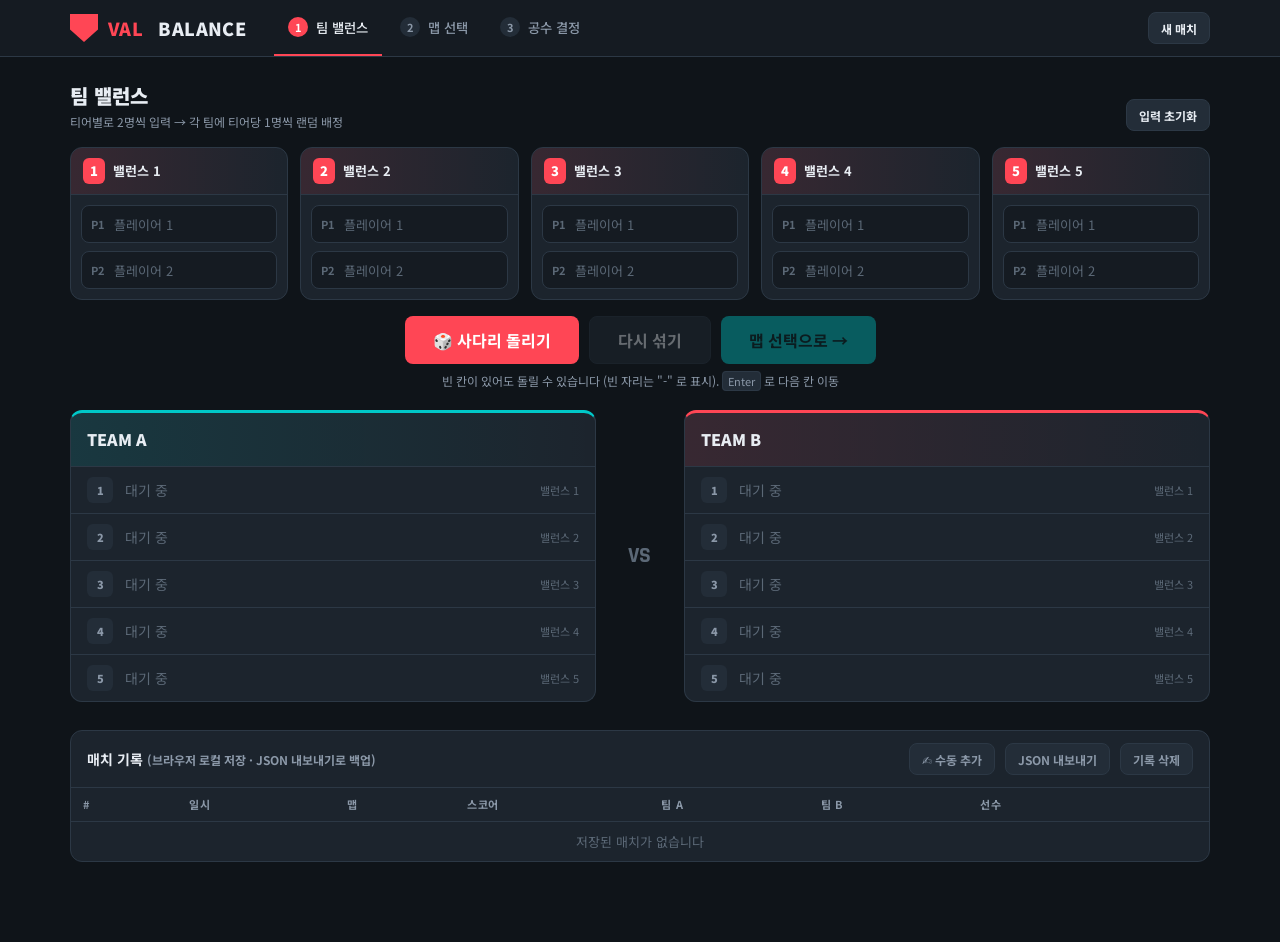
==== frontend/index.html @ ecedfc6f "refactor: 루트를 frontend/backend/docs/legacy 로 재배치 (FSD 구조) - frontend/: app(조립·설정) / features(기능별 js+" ====
<!DOCTYPE html>
<html lang="ko">
<head>
<meta charset="UTF-8">
<meta name="viewport" content="width=device-width, initial-scale=1.0">
<title>VAL Balance — 팀 밸런스 사다리</title>
<link rel="preconnect" href="https://fonts.googleapis.com">
<link href="https://fonts.googleapis.com/css2?family=Noto+Sans+KR:wght@400;500;700;900&family=Rajdhani:wght@600;700&display=swap" rel="stylesheet">
<link rel="stylesheet" href="styles/base.css">
<link rel="stylesheet" href="styles/layout.css">
<link rel="stylesheet" href="styles/components.css">
<link rel="stylesheet" href="features/teams/teams.css">
<link rel="stylesheet" href="features/maps/maps.css">
<link rel="stylesheet" href="features/sides/sides.css">
<link rel="stylesheet" href="features/summary/summary.css">
<link rel="stylesheet" href="features/history/history.css">
</head>
<body>

<header>
  <div class="hwrap">
    <div class="logo"><span class="mark"></span><span class="v">VAL</span>&nbsp;BALANCE</div>
    <nav id="nav">
      <button class="tab active" data-step="1" data-feature="teams"><span class="n"><span>1</span></span><span class="lbl">팀 밸런스</span></button>
      <button class="tab" data-step="2" data-feature="maps"><span class="n"><span>2</span></span><span class="lbl">맵 선택</span></button>
      <button class="tab" data-step="3" data-feature="sides"><span class="n"><span>3</span></span><span class="lbl">공수 결정</span></button>
    </nav>
    <div class="hright">
      <button class="btn ghost sm" id="btnReset">새 매치</button>
    </div>
  </div>
</header>

<main>
  <!-- ================= STEP 1: 팀 밸런스 ================= -->
  <section class="step show" id="step1" data-feature="teams">
    <div class="sec-head">
      <h2>팀 밸런스 <small>티어별로 2명씩 입력 → 각 팀에 티어당 1명씩 랜덤 배정</small></h2>
      <div class="btn-row">
        <button class="btn ghost sm" id="btnClearPlayers">입력 초기화</button>
      </div>
    </div>

    <div class="tier-grid" id="tierGrid"></div>

    <div class="btn-row" style="margin-top:16px;justify-content:center">
      <button class="btn primary lg" id="btnShuffle">🎲 사다리 돌리기</button>
      <button class="btn ghost lg" id="btnReshuffle" disabled>다시 섞기</button>
      <button class="btn teal lg" id="btnToMap" disabled>맵 선택으로 →</button>
    </div>
    <p class="hint" style="text-align:center;margin-top:8px">빈 칸이 있어도 돌릴 수 있습니다 (빈 자리는 "-" 로 표시). <span class="kbd">Enter</span> 로 다음 칸 이동</p>

    <div class="team-wrap">
      <div class="team a" id="teamA">
        <div class="th"><input id="nameA" value="TEAM A" maxlength="16"><span class="side-tag" id="tagA"></span></div>
        <ul id="listA"></ul>
        <div class="ladder" id="ladderA"></div>
      </div>
      <div class="vs rj" id="vs">VS</div>
      <div class="team b" id="teamB">
        <div class="th"><input id="nameB" value="TEAM B" maxlength="16"><span class="side-tag" id="tagB"></span></div>
        <ul id="listB"></ul>
        <div class="ladder" id="ladderB"></div>
      </div>
    </div>
  </section>

  <!-- ================= STEP 2: 맵 선택 ================= -->
  <section class="step" id="step2" data-feature="maps">
    <div class="sec-head">
      <h2>맵 선택 <small>맵 풀에서 랜덤 선택. 마음에 안 들면 다시 돌리고, 확정하면 공수 결정으로 넘어갑니다</small></h2>
    </div>
    <div class="map-layout">
      <div>
        <div class="map-stage" id="mapStage">
          <div class="grid-bg"></div>
          <span class="lock">LOCKED</span>
          <div class="lbl">Random Map</div>
          <div class="mname rj" id="mapName">?</div>
          <div class="mko" id="mapKo">맵 풀에서 랜덤으로 뽑습니다</div>
        </div>
        <div class="btn-row" style="margin-top:14px;justify-content:center">
          <button class="btn primary lg" id="btnRollMap">🗺️ 맵 돌리기</button>
          <button class="btn ghost lg" id="btnRerollMap" disabled>다시 돌리기</button>
          <button class="btn teal lg" id="btnLockMap" disabled>맵 확정 → 공수 결정</button>
        </div>
      </div>
      <div class="card">
        <div class="ch"><h3>맵 풀 <span class="hint" id="poolCount"></span></h3>
          <div class="btn-row"><button class="btn ghost sm" id="poolAll">전체</button><button class="btn ghost sm" id="poolActive">현 로테</button></div>
        </div>
        <div class="cb"><div class="pool" id="pool"></div></div>
      </div>
    </div>
  </section>

  <!-- ================= STEP 3: 공수 결정 ================= -->
  <section class="step" id="step3" data-feature="sides">
    <div class="sec-head">
      <h2>공수 결정 <small id="sideSub">코인을 던져 첫 라운드 공격/수비를 랜덤으로 정합니다</small></h2>
    </div>
    <div class="side-layout">
      <div class="side-card" id="sideA"><div class="tn" id="sideNameA">TEAM A</div><div class="sd rj" id="sideSdA">—</div><div class="sk" id="sideSkA">&nbsp;</div></div>
      <div class="coin idle" id="coin"><div class="inner"><div class="f atk rj">ATK</div><div class="f def rj">DEF</div></div></div>
      <div class="side-card" id="sideB"><div class="tn" id="sideNameB">TEAM B</div><div class="sd rj" id="sideSdB">—</div><div class="sk" id="sideSkB">&nbsp;</div></div>
    </div>
    <div class="btn-row" style="margin-top:18px;justify-content:center">
      <button class="btn primary lg" id="btnFlip">🪙 공수 정하기</button>
      <button class="btn ghost" id="btnReflip" disabled>다시 던지기</button>
    </div>

    <!-- 매치 요약 (feature: summary) -->
    <div class="summary" id="summary" style="display:none" data-feature="summary">
      <div class="sh"><h3>매치 요약</h3>
        <div class="btn-row">
          <button class="btn ghost sm" id="btnRematch">🔁 같은 팀 한판 더</button>
          <button class="btn ghost sm" id="btnCopy">📋 결과 복사</button>
          <button class="btn teal sm" id="btnSave">💾 기록 저장</button>
        </div>
      </div>
      <div class="sum-grid">
        <div class="sum-team" id="sumA"></div>
        <div class="sum-team" id="sumB"></div>
      </div>
      <div class="sum-score">
        <span class="sc-name" id="scNameA"></span>
        <input id="scoreA" type="number" min="0" max="99" placeholder="–" title="팀 A 스코어">
        <span class="sc-colon rj">:</span>
        <input id="scoreB" type="number" min="0" max="99" placeholder="–" title="팀 B 스코어">
        <span class="sc-name" id="scNameB"></span>
      </div>
      <div class="sum-map" id="sumMap"></div>
    </div>
  </section>

  <!-- ================= 매치 기록 (feature: history) ================= -->
  <div class="hist card" data-feature="history">
    <div class="ch"><h3>매치 기록 <span class="hint">(브라우저 로컬 저장 · JSON 내보내기로 백업)</span></h3>
      <div class="btn-row">
        <button class="btn ghost sm" id="btnManual">✍️ 수동 추가</button>
        <button class="btn ghost sm" id="btnExport">JSON 내보내기</button>
        <button class="btn ghost sm" id="btnClearHist">기록 삭제</button>
      </div>
    </div>
    <div class="manual-form" id="manualForm" hidden>
      <div class="mf-grid">
        <label>맵<select id="mfMap"></select></label>
        <label>일시<input id="mfDate" type="datetime-local"></label>
        <label>팀 A 이름<input id="mfNameA" maxlength="16"></label>
        <label>팀 B 이름<input id="mfNameB" maxlength="16"></label>
        <label>팀 A 시작<select id="mfSideA"><option value="ATK">공격 (ATK)</option><option value="DEF">수비 (DEF)</option></select></label>
        <label>스코어 (A : B)<span class="mf-score"><input id="mfScoreA" type="number" min="0" max="99" placeholder="A"><span>:</span><input id="mfScoreB" type="number" min="0" max="99" placeholder="B"></span></label>
        <label class="wide">팀 A 선수 (쉼표 구분 · 선택)<input id="mfPlayersA" placeholder="예: 플레이어1, 플레이어2"></label>
        <label class="wide">팀 B 선수 (쉼표 구분 · 선택)<input id="mfPlayersB" placeholder=""></label>
      </div>
      <div class="btn-row" style="margin-top:10px;justify-content:flex-end">
        <button class="btn ghost sm" id="mfCancel">취소</button>
        <button class="btn teal sm" id="mfSave">기록 추가</button>
      </div>
    </div>
    <div style="overflow-x:auto">
      <table>
        <thead><tr><th>#</th><th class="hide-m">일시</th><th>맵</th><th>스코어</th><th>팀 A</th><th>팀 B</th><th class="hide-m">선수</th><th></th></tr></thead>
        <tbody id="histBody"></tbody>
      </table>
    </div>
  </div>
</main>

<div class="toast" id="toast"></div>

<script type="module" src="app/main.js"></script>
</body>
</html>
---- frontend/styles/base.css ----
/* =========================================
   base.css — 디자인 토큰 · 리셋 · 전역 유틸
   모든 색/간격은 토큰(:root)으로만 정의한다.
   ========================================= */
:root{
  --bg:#0f1419; --bg2:#151b22; --card:#1c242d; --card2:#232d38; --line:#2c3845;
  --text:#e8edf3; --sub:#8b98a8; --muted:#5b6876;
  --red:#ff4655; --red2:#ff6b77; --teal:#00c8c8; --teal2:#3ee0e0; --gold:#f5c451; --green:#3ddc84;
  --atk:#ff4655; --def:#3b9cff;
  --radius:12px;
}
*{box-sizing:border-box;margin:0;padding:0}
html{color-scheme:dark}
html,body{background:var(--bg);color:var(--text);font-family:'Noto Sans KR',system-ui,-apple-system,sans-serif;font-size:14px;line-height:1.5}
button{font-family:inherit;cursor:pointer;border:none;background:none;color:inherit}
input,select{font-family:inherit;color:inherit}
input:focus,button:focus-visible{outline:2px solid var(--teal);outline-offset:1px}
[hidden]{display:none!important}

.rj{font-family:'Rajdhani','Noto Sans KR',sans-serif;letter-spacing:.04em}
.hint{font-size:12px;color:var(--sub)}
.kbd{font-size:11px;background:var(--card2);border:1px solid var(--line);border-radius:4px;padding:1px 5px;color:var(--sub)}

.toast{position:fixed;left:50%;bottom:28px;transform:translateX(-50%) translateY(20px);background:var(--card2);border:1px solid var(--line);padding:10px 18px;border-radius:8px;font-weight:700;opacity:0;transition:.2s;pointer-events:none;z-index:99}
.toast.on{opacity:1;transform:translateX(-50%)}
---- frontend/styles/layout.css ----
/* =========================================
   layout.css — 헤더 · 내비 · 메인 레이아웃 · 카드 틀
   ========================================= */
header{position:sticky;top:0;z-index:50;background:var(--bg2);border-bottom:1px solid var(--line)}
.hwrap{max-width:1180px;margin:0 auto;padding:0 20px;height:56px;display:flex;align-items:center;gap:28px}
.logo{display:flex;align-items:center;gap:10px;font-weight:900;font-size:18px;letter-spacing:.02em;white-space:nowrap}
.logo .mark{width:28px;height:28px;background:var(--red);clip-path:polygon(0 0,100% 0,100% 55%,50% 100%,0 55%);display:inline-block}
.logo span.v{color:var(--red)}
nav{display:flex;gap:4px;height:100%}
nav .tab{height:100%;padding:0 14px;display:flex;align-items:center;gap:8px;color:var(--sub);font-weight:500;border-bottom:2px solid transparent;transition:.15s}
nav .tab .n{width:20px;height:20px;border-radius:50%;background:var(--card2);color:var(--sub);display:inline-flex;align-items:center;justify-content:center;font-size:11px;font-weight:700}
nav .tab.active{color:var(--text);border-bottom-color:var(--red)}
nav .tab.active .n{background:var(--red);color:#fff}
nav .tab.done .n{background:var(--teal);color:#06282a}
nav .tab.done .n::before{content:'✓'}
nav .tab.done .n span{display:none}
.hright{margin-left:auto;display:flex;gap:8px;align-items:center}

main{max-width:1180px;margin:0 auto;padding:24px 20px 80px}
section.step{display:none;animation:fade .25s ease}
section.step.show{display:block}
@keyframes fade{from{opacity:0;transform:translateY(6px)}to{opacity:1;transform:none}}
.sec-head{display:flex;align-items:flex-end;justify-content:space-between;margin-bottom:16px;gap:12px;flex-wrap:wrap}
.sec-head h2{font-size:20px;font-weight:900}
.sec-head h2 small{display:block;font-size:12px;color:var(--sub);font-weight:400;margin-top:2px}
.card{background:var(--card);border:1px solid var(--line);border-radius:var(--radius)}
.card .ch{padding:12px 16px;border-bottom:1px solid var(--line);display:flex;align-items:center;justify-content:space-between;gap:8px}
.card .ch h3{font-size:14px;font-weight:700}
.card .cb{padding:16px}

@media (max-width:640px){
  .hwrap{gap:12px;padding:0 12px}
  nav .tab{padding:0 8px;font-size:12px}
  nav .tab .lbl{display:none}
  main{padding:16px 12px 60px}
}
---- frontend/styles/components.css ----
/* =========================================
   components.css — 공용 컴포넌트 (버튼 · 필 · 빈 행)
   ========================================= */
.btn{display:inline-flex;align-items:center;justify-content:center;gap:8px;height:40px;padding:0 18px;border-radius:8px;font-weight:700;font-size:14px;transition:.15s;white-space:nowrap}
.btn:disabled{opacity:.4;cursor:not-allowed}
.btn.primary{background:var(--red);color:#fff}
.btn.primary:hover:not(:disabled){background:var(--red2)}
.btn.teal{background:var(--teal);color:#06282a}
.btn.teal:hover:not(:disabled){background:var(--teal2)}
.btn.ghost{background:var(--card2);color:var(--text);border:1px solid var(--line)}
.btn.ghost:hover:not(:disabled){border-color:var(--sub)}
.btn.sm{height:32px;padding:0 12px;font-size:12px}
.btn.lg{height:48px;padding:0 28px;font-size:16px}
.btn-row{display:flex;gap:10px;flex-wrap:wrap;align-items:center}

.pill{display:inline-block;font-size:10px;font-weight:900;padding:2px 6px;border-radius:3px;color:#fff;letter-spacing:.06em}
.pill.atk{background:var(--atk)}
.pill.def{background:var(--def)}

.empty-row{color:var(--muted);text-align:center;padding:24px}
---- frontend/features/teams/teams.css ----
/* =========================================
   features/teams.css — 1단계: 티어 입력 · 팀 배정 · 사다리
   ========================================= */
.tier-grid{display:grid;grid-template-columns:repeat(5,1fr);gap:12px}
.tier{background:var(--card);border:1px solid var(--line);border-radius:var(--radius);overflow:hidden}
.tier .th{padding:10px 12px;display:flex;align-items:center;gap:8px;border-bottom:1px solid var(--line);background:linear-gradient(90deg,rgba(255,70,85,.12),transparent)}
.tier .th .badge{width:26px;height:26px;border-radius:6px;background:var(--red);color:#fff;font-weight:900;display:flex;align-items:center;justify-content:center;font-size:13px}
.tier .th input{background:transparent;border:none;font-weight:700;font-size:13px;width:100%;padding:2px 0;border-bottom:1px dashed transparent}
.tier .th input:hover,.tier .th input:focus{border-bottom-color:var(--muted);outline:none}
.tier .tb{padding:10px;display:flex;flex-direction:column;gap:8px}
.pin{position:relative}
.pin input{width:100%;height:38px;background:var(--bg2);border:1px solid var(--line);border-radius:8px;padding:0 10px 0 32px;font-size:13px}
.pin input::placeholder{color:var(--muted)}
.pin input:focus{border-color:var(--teal)}
.pin::before{content:attr(data-i);position:absolute;left:10px;top:50%;transform:translateY(-50%);font-size:11px;color:var(--muted);font-weight:700}

.team-wrap{display:grid;grid-template-columns:1fr 64px 1fr;gap:12px;margin-top:20px;align-items:stretch}
.team{background:var(--card);border:1px solid var(--line);border-radius:var(--radius);overflow:hidden;position:relative}
.team.a{border-top:3px solid var(--teal)}
.team.b{border-top:3px solid var(--red)}
.team .th{padding:12px 16px;display:flex;align-items:center;justify-content:space-between;border-bottom:1px solid var(--line)}
.team .th input{background:transparent;border:none;font-size:16px;font-weight:900;width:100%;border-bottom:1px dashed transparent;padding:2px 0}
.team .th input:hover,.team .th input:focus{border-bottom-color:var(--muted);outline:none}
.team.a .th{background:linear-gradient(90deg,rgba(0,200,200,.12),transparent)}
.team.b .th{background:linear-gradient(90deg,rgba(255,70,85,.12),transparent)}
.side-tag{font-size:11px;font-weight:900;padding:3px 8px;border-radius:4px;letter-spacing:.08em;display:none}
.side-tag.atk{background:var(--atk);color:#fff;display:inline-block}
.side-tag.def{background:var(--def);color:#fff;display:inline-block}
.team ul{list-style:none}
.team li{display:flex;align-items:center;gap:12px;padding:10px 16px;border-bottom:1px solid var(--line)}
.team li:last-child{border-bottom:none}
.team li .t{width:26px;height:26px;border-radius:6px;background:var(--card2);color:var(--sub);font-size:11px;font-weight:900;display:flex;align-items:center;justify-content:center;flex-shrink:0}
.team li .nm{font-weight:700;font-size:14px;min-height:21px}
.team li .nm.empty{color:var(--muted);font-weight:400}
.team li .nm.rolling{color:var(--gold)}
.team li .tl{margin-left:auto;font-size:11px;color:var(--muted)}
.vs{display:flex;align-items:center;justify-content:center;font-weight:900;font-size:22px;color:var(--muted)}
.vs.done{color:var(--gold)}

/* 사다리 애니메이션 라인 */
.ladder{position:absolute;inset:0;pointer-events:none;opacity:0;transition:.2s}
.ladder.on{opacity:.25}
.ladder i{position:absolute;left:0;right:0;height:1px;background:repeating-linear-gradient(90deg,var(--teal) 0 6px,transparent 6px 12px);animation:slide .4s linear infinite}
@keyframes slide{to{background-position:12px 0}}

@media (max-width:980px){
  .tier-grid{grid-template-columns:repeat(2,1fr)}
}
@media (max-width:640px){
  .tier-grid{grid-template-columns:1fr}
  .team-wrap{grid-template-columns:1fr;gap:8px}
  .vs{height:28px}
}
---- frontend/features/maps/maps.css ----
/* =========================================
   features/maps.css — 2단계: 맵 룰렛 · 맵 풀
   ========================================= */
.map-layout{display:grid;grid-template-columns:1fr 340px;gap:16px}
.map-stage{min-height:360px;border-radius:var(--radius);border:1px solid var(--line);position:relative;overflow:hidden;display:flex;flex-direction:column;justify-content:flex-end;padding:28px;background:var(--card)}
.map-stage::before{content:'';position:absolute;inset:0;background:var(--mapbg,linear-gradient(135deg,#1c242d,#0f1419));transition:background .3s}
.map-stage::after{content:'';position:absolute;inset:0;background:linear-gradient(180deg,transparent 30%,rgba(10,14,18,.92))}
.map-stage .grid-bg{position:absolute;inset:0;background-image:linear-gradient(rgba(255,255,255,.04) 1px,transparent 1px),linear-gradient(90deg,rgba(255,255,255,.04) 1px,transparent 1px);background-size:40px 40px}
.map-stage>*{position:relative;z-index:1}
.map-stage .lbl{font-size:12px;color:var(--sub);font-weight:700;letter-spacing:.2em;text-transform:uppercase}
.map-stage .mname{font-size:56px;font-weight:700;line-height:1;margin:6px 0 4px;letter-spacing:.06em;text-transform:uppercase}
.map-stage .mname.rolling{color:var(--gold)}
.map-stage .mname.locked{color:var(--teal)}
.map-stage .mko{font-size:16px;color:var(--sub);font-weight:500}
.map-stage .lock{position:absolute;top:18px;right:18px;background:var(--teal);color:#06282a;font-weight:900;font-size:12px;padding:4px 10px;border-radius:4px;letter-spacing:.1em;display:none}
.map-stage.locked .lock{display:block}
.pool{display:flex;flex-direction:column;gap:6px}
.chip{display:flex;align-items:center;gap:10px;padding:8px 10px;border-radius:8px;border:1px solid var(--line);background:var(--bg2);transition:.15s;text-align:left;width:100%}
.chip:hover{border-color:var(--sub)}
.chip .sw{width:10px;height:10px;border-radius:2px;background:var(--mc,#888);flex-shrink:0}
.chip .en{font-weight:700;font-size:13px;letter-spacing:.04em}
.chip .ko{color:var(--sub);font-size:12px;margin-left:auto}
.chip .ck{width:16px;height:16px;border-radius:4px;border:1px solid var(--muted);display:flex;align-items:center;justify-content:center;font-size:10px;flex-shrink:0}
.chip.on .ck{background:var(--teal);border-color:var(--teal);color:#06282a}
.chip.on .ck::before{content:'✓'}
.chip.off{opacity:.45}
.chip.hot{border-color:var(--gold);background:rgba(245,196,81,.08)}

@media (max-width:980px){
  .map-layout{grid-template-columns:1fr}
  .map-stage .mname{font-size:40px}
}
---- frontend/features/sides/sides.css ----
/* =========================================
   features/sides.css — 3단계: 공수 코인토스
   ========================================= */
.side-layout{display:grid;grid-template-columns:1fr auto 1fr;gap:20px;align-items:center;margin-top:8px}
.side-card{border-radius:var(--radius);border:1px solid var(--line);background:var(--card);padding:24px;text-align:center;min-height:200px;display:flex;flex-direction:column;justify-content:center;gap:8px;transition:.3s}
.side-card .tn{font-size:18px;font-weight:900}
.side-card .sd{font-size:40px;font-weight:700;letter-spacing:.1em;color:var(--muted)}
.side-card .sk{font-size:13px;color:var(--sub)}
.side-card.atk{border-color:var(--atk);background:linear-gradient(180deg,rgba(255,70,85,.14),var(--card))}
.side-card.atk .sd{color:var(--atk)}
.side-card.def{border-color:var(--def);background:linear-gradient(180deg,rgba(59,156,255,.14),var(--card))}
.side-card.def .sd{color:var(--def)}
.coin{width:120px;height:120px;perspective:600px}
.coin .inner{width:100%;height:100%;position:relative;transform-style:preserve-3d;transition:transform 1.6s cubic-bezier(.2,.8,.2,1)}
.coin .f{position:absolute;inset:0;border-radius:50%;display:flex;align-items:center;justify-content:center;font-weight:700;font-size:30px;letter-spacing:.1em;backface-visibility:hidden;border:4px solid rgba(255,255,255,.15)}
.coin .f.atk{background:var(--atk);color:#fff}
.coin .f.def{background:var(--def);color:#fff;transform:rotateY(180deg)}
.coin.idle .inner{transform:rotateY(90deg)}

@media (max-width:640px){
  .side-layout{grid-template-columns:1fr}
  .coin{margin:0 auto}
}
---- frontend/features/summary/summary.css ----
/* =========================================
   features/summary.css — 매치 요약 · 스코어 입력
   ========================================= */
.summary{margin-top:20px;border-radius:var(--radius);border:1px solid var(--line);background:var(--card);overflow:hidden}
.summary .sh{padding:12px 16px;border-bottom:1px solid var(--line);display:flex;justify-content:space-between;align-items:center;gap:8px;flex-wrap:wrap}
.summary .sh h3{font-size:14px;font-weight:700}
.sum-grid{display:grid;grid-template-columns:1fr 1fr;gap:0}
.sum-team{padding:16px}
.sum-team+.sum-team{border-left:1px solid var(--line)}
.sum-team .ht{display:flex;align-items:center;gap:8px;margin-bottom:10px;font-weight:900;font-size:15px}
.sum-team .pl{display:flex;justify-content:space-between;padding:6px 0;border-bottom:1px dashed var(--line);font-size:13px}
.sum-team .pl:last-child{border-bottom:none}
.sum-team .pl .tt{color:var(--muted);font-size:11px}
.sum-map{padding:12px 16px;border-top:1px solid var(--line);display:flex;align-items:center;gap:12px;font-weight:700}
.sum-map .dot{width:10px;height:10px;border-radius:2px}

/* 스코어 입력 */
.sum-score{padding:14px 16px;border-top:1px solid var(--line);display:flex;align-items:center;justify-content:center;gap:12px}
.sum-score .sc-name{font-weight:700;font-size:13px;color:var(--sub);max-width:140px;overflow:hidden;text-overflow:ellipsis;white-space:nowrap}
.sum-score input{width:70px;height:46px;background:var(--bg2);border:1px solid var(--line);border-radius:8px;text-align:center;font-size:22px;font-weight:700;font-family:'Rajdhani','Noto Sans KR',sans-serif}
.sum-score input:focus{border-color:var(--teal);outline:none}
.sum-score input::-webkit-outer-spin-button,.sum-score input::-webkit-inner-spin-button{-webkit-appearance:none;margin:0}
.sum-score input[type=number]{-moz-appearance:textfield;appearance:textfield}
.sum-score .sc-colon{font-size:20px;font-weight:900;color:var(--muted)}

@media (max-width:640px){
  .sum-grid{grid-template-columns:1fr}
  .sum-team+.sum-team{border-left:none;border-top:1px solid var(--line)}
}
---- frontend/features/history/history.css ----
/* =========================================
   features/history.css — 매치 기록 테이블 · 수동 추가 폼
   ========================================= */
.hist{margin-top:28px}
.hist table{width:100%;border-collapse:collapse;font-size:13px}
.hist th{font-size:11px;color:var(--sub);font-weight:700;text-align:left;padding:8px 12px;border-bottom:1px solid var(--line);letter-spacing:.06em}
.hist td{padding:10px 12px;border-bottom:1px solid var(--line);vertical-align:middle}
.hist tr:last-child td{border-bottom:none}
.hist .mp{font-weight:700}
.hist .sm{font-size:12px;color:var(--sub)}
.hist td.score{font-weight:700;white-space:nowrap;font-size:14px;cursor:pointer}
.hist td.score:hover{background:rgba(255,255,255,.03)}
.hist td.score .w{color:var(--gold)}
.hist td.score input{width:44px;height:28px;background:var(--bg2);border:1px solid var(--line);border-radius:6px;text-align:center;font-size:13px;font-weight:700}
.hist td.score input:focus{border-color:var(--teal);outline:none}
.hist td.mp{cursor:pointer}
.hist td.mp:hover{background:rgba(255,255,255,.03)}
.hist td.mp select{height:28px;background:var(--bg2);border:1px solid var(--line);border-radius:6px;font-size:12px;color:var(--text);padding:0 6px;color-scheme:dark}
.hist td.mp select:focus{border-color:var(--teal);outline:none}
.hist td.dt{cursor:pointer}
.hist td.dt:hover{background:rgba(255,255,255,.03)}
.hist td.dt input{height:28px;background:var(--bg2);border:1px solid var(--line);border-radius:6px;font-size:12px;color:var(--text);padding:0 6px;color-scheme:dark}
.hist td.dt input:focus{border-color:var(--teal);outline:none}

/* 수동 추가 폼 */
.manual-form{padding:14px 16px;border-bottom:1px solid var(--line);background:var(--bg2)}
.mf-grid{display:grid;grid-template-columns:repeat(4,1fr);gap:10px}
.mf-grid label{display:flex;flex-direction:column;gap:4px;font-size:11px;color:var(--sub);font-weight:700}
.mf-grid label.wide{grid-column:span 2}
.mf-grid input,.mf-grid select{height:36px;background:var(--card);border:1px solid var(--line);border-radius:8px;padding:0 10px;font-size:13px;color:var(--text);color-scheme:dark;width:100%}
.mf-grid input:focus,.mf-grid select:focus{border-color:var(--teal);outline:none}
.mf-score{display:flex;align-items:center;gap:6px}
.mf-score input{text-align:center}
.mf-score span{color:var(--muted);font-weight:900}

@media (max-width:640px){
  .hist .hide-m{display:none}
  .mf-grid{grid-template-columns:1fr 1fr}
}
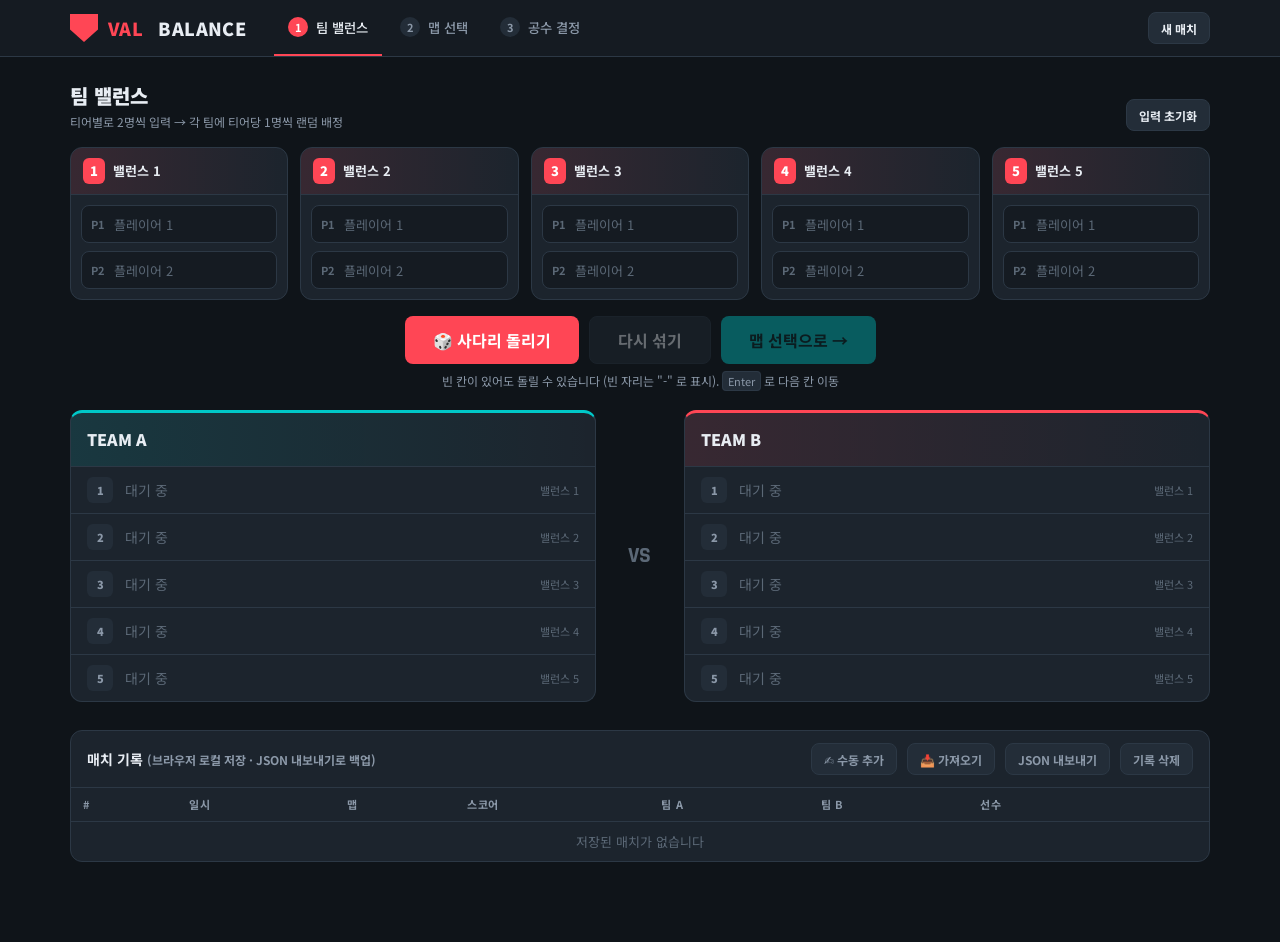
==== commit 5fff4031: "feat: 매치 기록 JSON 가져오기 (📥 병합 import, id 중복 건너뜀) + README 라이브 주소·데이터 안내 Co-Authored-By: Claude Fable 5" ====
--- a/frontend/index.html
+++ b/frontend/index.html
@@ -138,8 +138,10 @@
     <div class="ch"><h3>매치 기록 <span class="hint">(브라우저 로컬 저장 · JSON 내보내기로 백업)</span></h3>
       <div class="btn-row">
         <button class="btn ghost sm" id="btnManual">✍️ 수동 추가</button>
+        <button class="btn ghost sm" id="btnImport">📥 가져오기</button>
         <button class="btn ghost sm" id="btnExport">JSON 내보내기</button>
         <button class="btn ghost sm" id="btnClearHist">기록 삭제</button>
+        <input type="file" id="importFile" accept=".json,application/json" hidden>
       </div>
     </div>
     <div class="manual-form" id="manualForm" hidden>
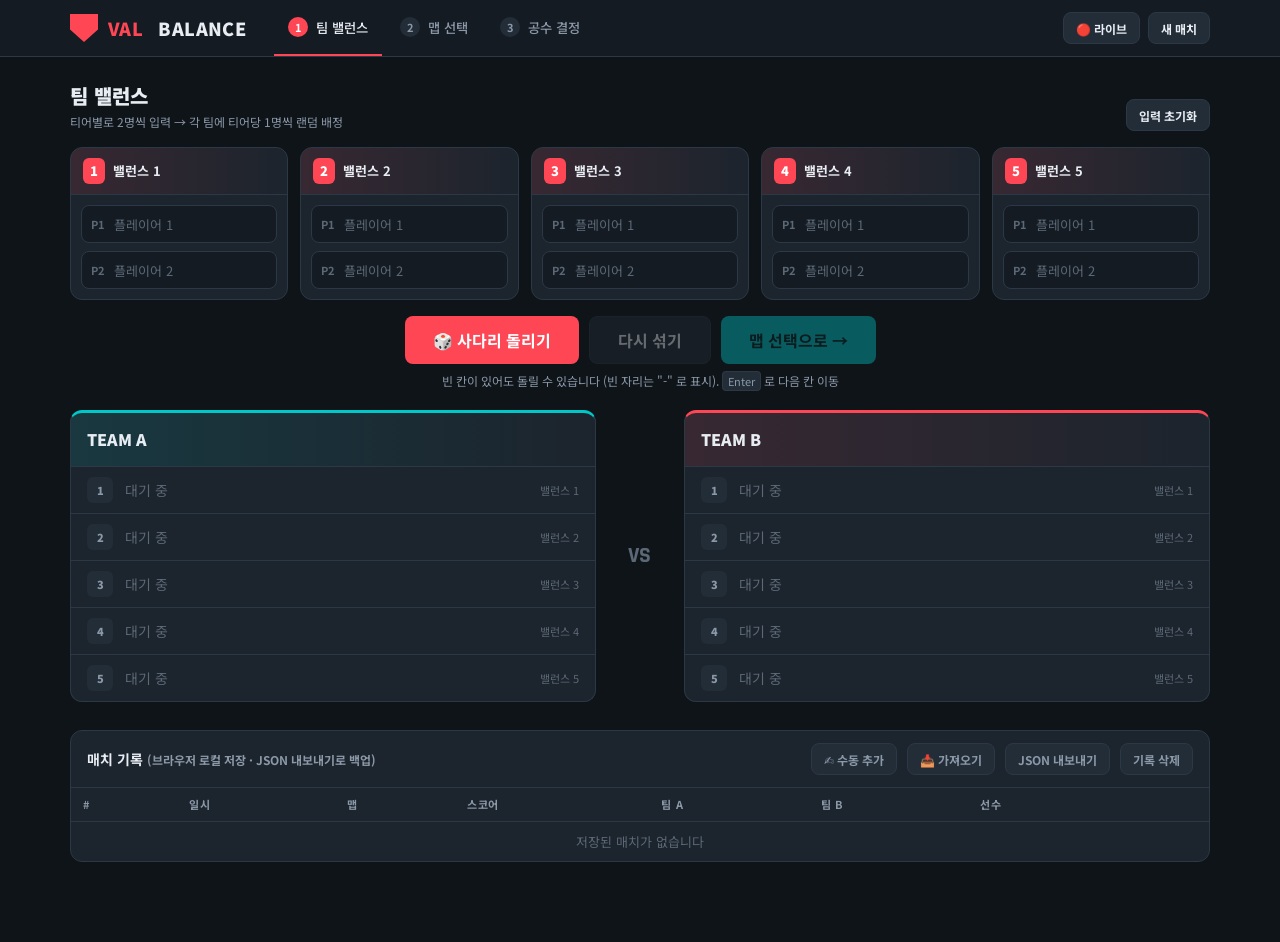
==== commit c5ebc7e3: "feat: 🔴 실시간 내전 세션 공유 (ADR-0002, Supabase) - features/live-session: 방장 송출(debounce push + 기록 diff ups" ====
--- a/frontend/index.html
+++ b/frontend/index.html
@@ -14,6 +14,7 @@
 <link rel="stylesheet" href="features/sides/sides.css">
 <link rel="stylesheet" href="features/summary/summary.css">
 <link rel="stylesheet" href="features/history/history.css">
+<link rel="stylesheet" href="features/live-session/live-session.css">
 </head>
 <body>
 
@@ -26,9 +27,11 @@
       <button class="tab" data-step="3" data-feature="sides"><span class="n"><span>3</span></span><span class="lbl">공수 결정</span></button>
     </nav>
     <div class="hright">
+      <button class="btn ghost sm" id="btnLive" data-feature="liveSession">🔴 라이브</button>
       <button class="btn ghost sm" id="btnReset">새 매치</button>
     </div>
   </div>
+  <div class="live-bar" id="liveBar" data-feature="liveSession" hidden></div>
 </header>
 
 <main>
--- a/frontend/features/live-session/live-session.css
+++ b/frontend/features/live-session/live-session.css
@@ -0,0 +1,18 @@
+/* =========================================
+   features/live-session.css — 라이브 바 · 뷰어 모드
+   ========================================= */
+.live-bar{max-width:1180px;margin:0 auto;padding:8px 20px;display:flex;align-items:center;gap:10px;font-size:13px;border-top:1px solid var(--line);flex-wrap:wrap}
+.live-bar b{letter-spacing:.04em}
+.live-bar .sid{color:var(--sub);font-family:monospace;font-size:12px}
+.live-dot{width:10px;height:10px;border-radius:50%;background:var(--muted);flex:none}
+.live-dot.on{background:var(--red);box-shadow:0 0 8px rgba(255,70,85,.8);animation:livepulse 1.2s ease infinite}
+@keyframes livepulse{50%{opacity:.5}}
+
+/* 뷰어 모드: 보기만 — 조작 전면 차단 (data-live-allow 만 예외) */
+body.live-viewer main .btn:not([data-live-allow]),
+body.live-viewer main input,
+body.live-viewer main select,
+body.live-viewer .chip,
+body.live-viewer nav .tab,
+body.live-viewer #btnReset{pointer-events:none;opacity:.55}
+body.live-viewer main #btnExport{pointer-events:auto;opacity:1} /* 기록 백업은 뷰어도 허용 */
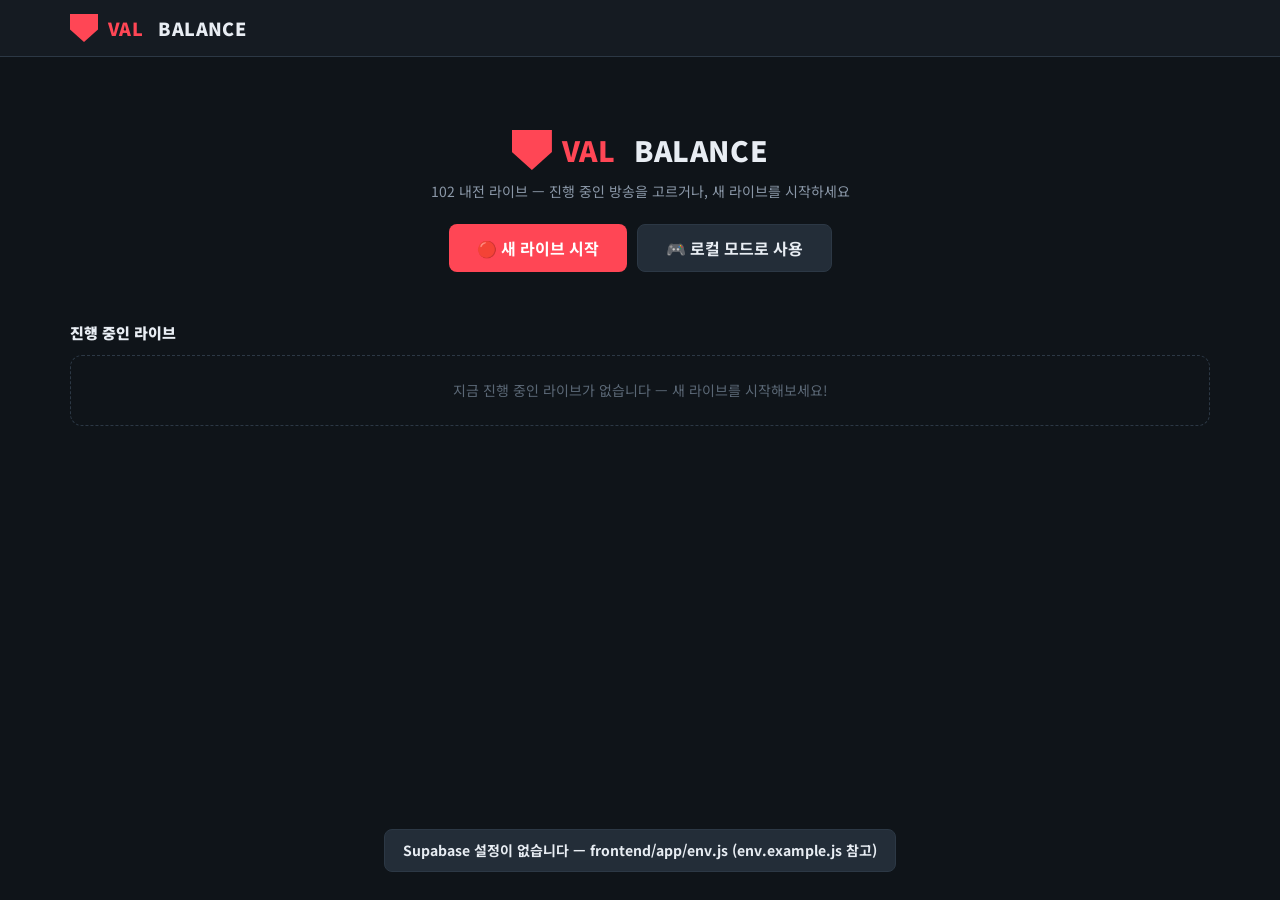
==== commit efae3dd7: "feat: 라이브 로비 — 접속 첫 화면을 방송 선택 화면으로 (인터넷 방송 스타일) - 접속(해시 없음) = 로비: 진행 중 방송 카드(팀명·단계·활동 시각, 10초 폴링) + " ====
--- a/frontend/index.html
+++ b/frontend/index.html
@@ -35,6 +35,20 @@
 </header>
 
 <main>
+  <!-- ================= 로비 (feature: liveSession) — 접속 첫 화면 ================= -->
+  <section id="lobby" data-feature="liveSession" hidden>
+    <div class="lobby-hero">
+      <div class="logo big"><span class="mark"></span><span class="v">VAL</span>&nbsp;BALANCE</div>
+      <p class="lobby-sub">102 내전 라이브 — 진행 중인 방송을 고르거나, 새 라이브를 시작하세요</p>
+      <div class="btn-row" style="justify-content:center">
+        <button class="btn primary lg" id="btnLobbyNew">🔴 새 라이브 시작</button>
+        <button class="btn ghost lg" id="btnLobbyLocal">🎮 로컬 모드로 사용</button>
+      </div>
+    </div>
+    <h3 class="lobby-h">진행 중인 라이브</h3>
+    <div class="lobby-grid" id="lobbyGrid"><div class="lobby-empty">불러오는 중…</div></div>
+  </section>
+
   <!-- ================= STEP 1: 팀 밸런스 ================= -->
   <section class="step show" id="step1" data-feature="teams">
     <div class="sec-head">
--- a/frontend/features/live-session/live-session.css
+++ b/frontend/features/live-session/live-session.css
@@ -8,6 +8,26 @@
 .live-dot.on{background:var(--red);box-shadow:0 0 8px rgba(255,70,85,.8);animation:livepulse 1.2s ease infinite}
 @keyframes livepulse{50%{opacity:.5}}
 
+/* 로비 (접속 첫 화면) — in-lobby 동안 앱 UI 숨김 */
+body.in-lobby header nav,
+body.in-lobby .hright,
+body.in-lobby main section.step,
+body.in-lobby .hist{display:none!important}
+#lobby{animation:fade .25s ease}
+.lobby-hero{text-align:center;padding:48px 0 28px}
+.lobby-hero .logo.big{justify-content:center;font-size:28px}
+.lobby-hero .logo.big .mark{width:40px;height:40px}
+.lobby-sub{color:var(--sub);margin:10px 0 22px}
+.lobby-h{font-size:15px;font-weight:900;margin:22px 0 10px}
+.lobby-grid{display:grid;grid-template-columns:repeat(auto-fill,minmax(240px,1fr));gap:12px}
+.lobby-card{display:flex;flex-direction:column;gap:6px;text-align:left;padding:16px;background:var(--card);border:1px solid var(--line);border-radius:var(--radius);transition:.15s;cursor:pointer}
+.lobby-card:hover{border-color:var(--red);transform:translateY(-2px)}
+.lc-live{font-size:11px;font-weight:900;color:var(--red);letter-spacing:.08em}
+.lc-title{font-size:16px;font-weight:900}
+.lc-meta{font-size:12px;color:var(--sub)}
+.lc-join{font-size:12px;font-weight:700;color:var(--teal);margin-top:4px}
+.lobby-empty{color:var(--muted);padding:24px;text-align:center;border:1px dashed var(--line);border-radius:var(--radius);grid-column:1/-1}
+
 /* 뷰어 모드: 보기만 — 조작 전면 차단 (data-live-allow 만 예외) */
 body.live-viewer main .btn:not([data-live-allow]),
 body.live-viewer main input,
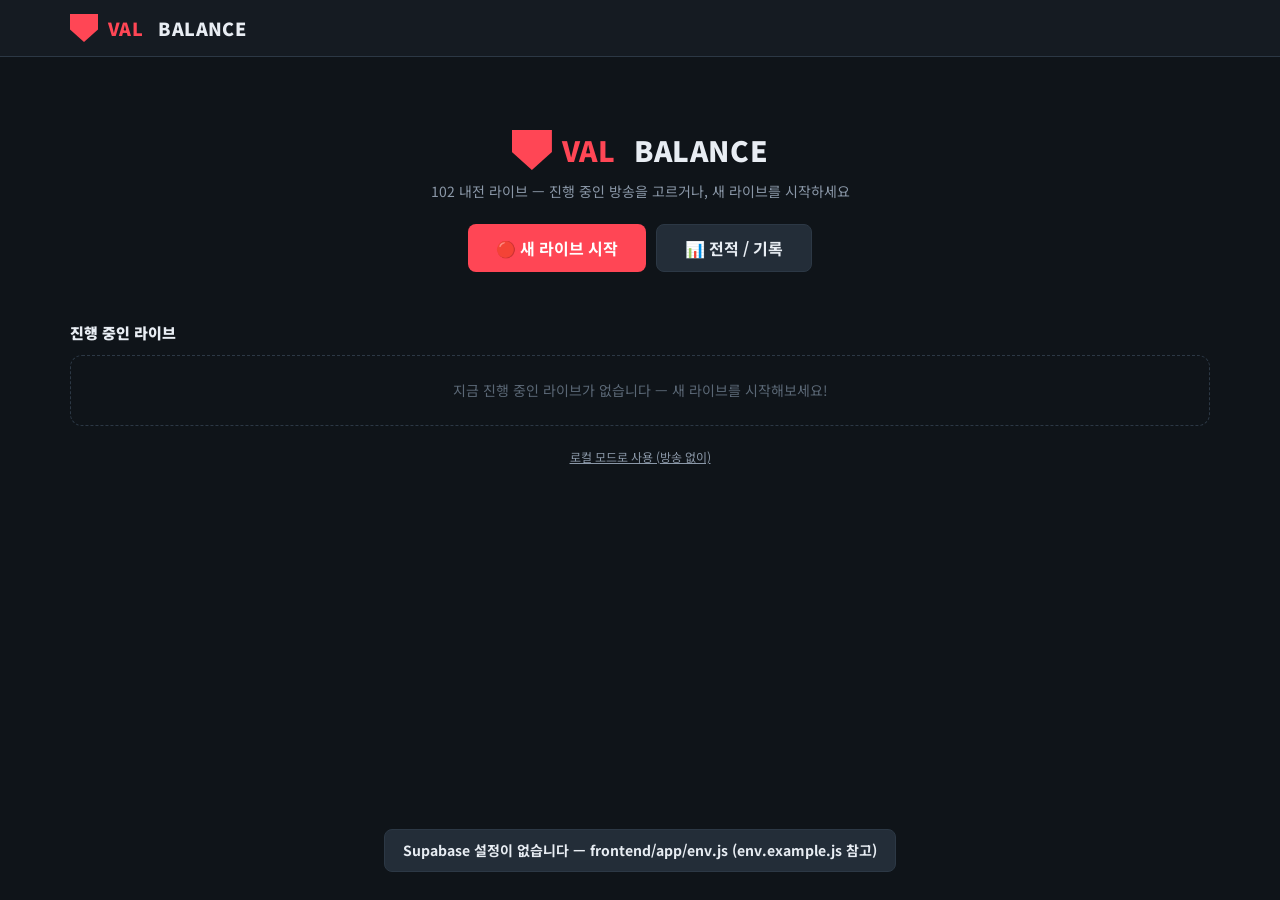
==== commit 657b643c: "feat: 📊 전적/기록 아카이브 — 종료 세션·경기 영구 보존, 플레이어 승률, 세션별 기록 - 방송 종료: 삭제 → ended_at 아카이브 (schema: 컬럼·인덱스·end" ====
--- a/frontend/index.html
+++ b/frontend/index.html
@@ -15,6 +15,7 @@
 <link rel="stylesheet" href="features/summary/summary.css">
 <link rel="stylesheet" href="features/history/history.css">
 <link rel="stylesheet" href="features/live-session/live-session.css">
+<link rel="stylesheet" href="features/archive/archive.css">
 </head>
 <body>
 
@@ -42,11 +43,24 @@
       <p class="lobby-sub">102 내전 라이브 — 진행 중인 방송을 고르거나, 새 라이브를 시작하세요</p>
       <div class="btn-row" style="justify-content:center">
         <button class="btn primary lg" id="btnLobbyNew">🔴 새 라이브 시작</button>
-        <button class="btn ghost lg" id="btnLobbyLocal">🎮 로컬 모드로 사용</button>
+        <button class="btn ghost lg" id="btnLobbyArchive">📊 전적 / 기록</button>
       </div>
     </div>
     <h3 class="lobby-h">진행 중인 라이브</h3>
     <div class="lobby-grid" id="lobbyGrid"><div class="lobby-empty">불러오는 중…</div></div>
+    <p style="text-align:center;margin-top:20px"><button class="linklike" id="btnLobbyLocal">로컬 모드로 사용 (방송 없이)</button></p>
+  </section>
+
+  <!-- ================= 전적/기록 (feature: archive) ================= -->
+  <section id="archive" data-feature="archive" hidden>
+    <div class="sec-head">
+      <h2>📊 전적 / 기록 <small>라이브 세션에 기록된 경기 기준 — 종료된 세션의 기록도 영구 보존됩니다</small></h2>
+      <button class="btn ghost sm" id="btnArchBack">← 로비로</button>
+    </div>
+    <div class="arch-grid">
+      <div class="card"><div class="ch"><h3>플레이어 승률</h3></div><div class="cb arch-tbl" id="archPlayers"></div></div>
+      <div class="card"><div class="ch"><h3>세션별 경기</h3></div><div class="cb" id="archSessions"></div></div>
+    </div>
   </section>
 
   <!-- ================= STEP 1: 팀 밸런스 ================= -->
--- a/frontend/features/archive/archive.css
+++ b/frontend/features/archive/archive.css
@@ -0,0 +1,41 @@
+/* =========================================
+   features/archive.css — 📊 전적/기록 화면
+   ========================================= */
+body.in-archive header nav,
+body.in-archive .hright,
+body.in-archive main section.step,
+body.in-archive .hist{display:none!important}
+
+#archive{animation:fade .25s ease}
+.arch-grid{display:grid;grid-template-columns:380px 1fr;gap:16px;align-items:start}
+
+/* 플레이어 승률 표 */
+.arch-tbl table{width:100%;border-collapse:collapse;font-size:13px}
+.arch-tbl th{font-size:11px;color:var(--sub);font-weight:700;text-align:left;padding:6px 8px;border-bottom:1px solid var(--line)}
+.arch-tbl td{padding:8px;border-bottom:1px solid var(--line)}
+.arch-tbl tr:last-child td{border-bottom:none}
+.arch-tbl .an{font-weight:700}
+.arch-tbl .aw,.am-score .aw{color:var(--gold);font-weight:900}
+.arch-tbl .al{color:var(--sub)}
+.arch-tbl .awr{font-weight:900}
+
+/* 세션별 경기 */
+.arch-sess{border:1px solid var(--line);border-radius:8px;background:var(--bg2);margin-bottom:10px;overflow:hidden}
+.arch-sess summary{padding:12px 14px;cursor:pointer;display:flex;align-items:center;gap:10px;flex-wrap:wrap;list-style:none}
+.arch-sess summary::-webkit-details-marker{display:none}
+.arch-sess summary::before{content:'▸';color:var(--muted);transition:.15s}
+.arch-sess[open] summary::before{transform:rotate(90deg)}
+.arch-match{display:flex;align-items:center;gap:10px;padding:8px 14px 8px 30px;border-top:1px dashed var(--line);font-size:13px;flex-wrap:wrap}
+.am-score{font-weight:700;font-size:14px;white-space:nowrap}
+.am-teams{font-weight:700}
+.am-pl{flex-basis:100%;padding-left:2px}
+
+.arch-empty{color:var(--muted);padding:28px;text-align:center;border:1px dashed var(--line);border-radius:var(--radius);line-height:1.8}
+
+/* 로비의 로컬 모드 강등 링크 */
+.linklike{color:var(--sub);text-decoration:underline;font-size:12px}
+.linklike:hover{color:var(--text)}
+
+@media (max-width:980px){
+  .arch-grid{grid-template-columns:1fr}
+}
